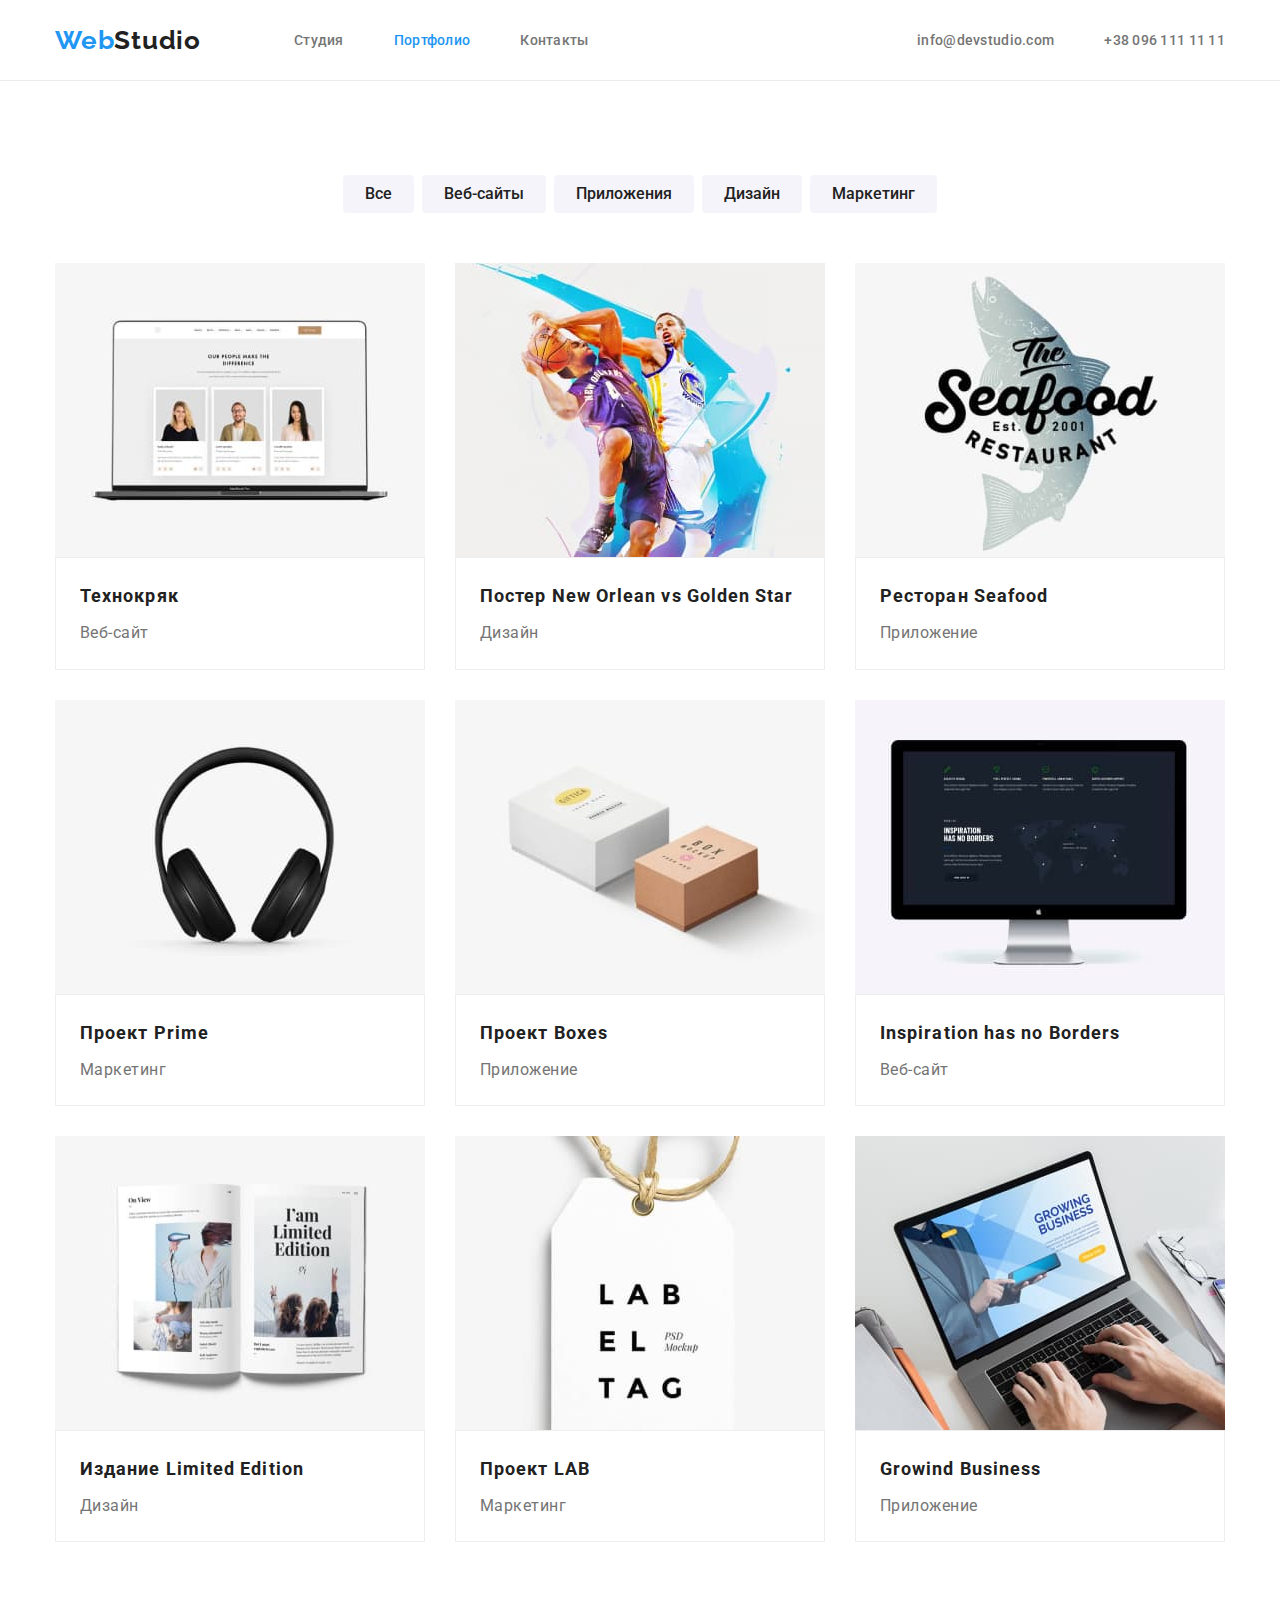
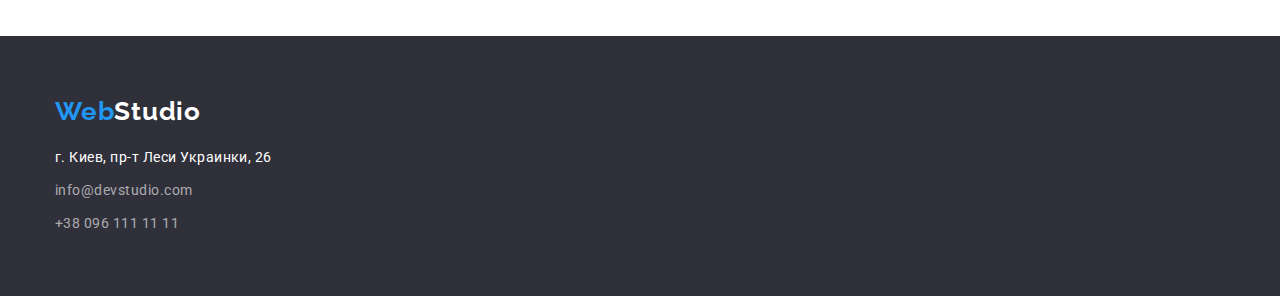
==== portfolio.html @ 453f5a29 "part of hw4" ====
<!DOCTYPE html>
<html lang="ru">
  <head>
    <meta charset="UTF-8" />
    <meta http-equiv="X-UA-Compatible" content="IE=edge" />
    <meta name="viewport" content="width=device-width, initial-scale=1.0" />
    <link rel="preconnect" href="https://fonts.gstatic.com" />
    <link
      href="https://fonts.googleapis.com/css2?family=Raleway:wght@700&family=Roboto:wght@400;500;700;900&display=swap"
      rel="stylesheet"
    />
    <link
      rel="stylesheet"
      href="https://cdnjs.cloudflare.com/ajax/libs/modern-normalize/1.0.0/modern-normalize.min.css"
    />
    <link rel="stylesheet" href="./css/styles.css" />
    <title lang="en">Homework 3</title>
  </head>
  <body>
    <header class="header">
      <div class="container site-nav-container">
        <nav class="site-nav">
          <a href="./index.html" class="logo"
            ><spnan class="accent">Web</spnan>Studio</a
          >
          <ul class="site-nav-pages-link list">
            <li class="item">
              <a href="./index.html">Студия</a>
            </li>
            <li class="item">
              <a href="./portfolio.html"
                ><span class="accent">Портфолио</span></a
              >
            </li>
            <li class="item"><a href="/">Контакты</a></li>
          </ul>
        </nav>
        <ul class="list site-nav-contacts">
          <li class="item">
            <a href="mailto:info@devstudio.com">info@devstudio.com</a>
          </li>
          <li class="item">
            <a href="tel:+380961111111">+38 096 111 11 11</a>
          </li>
        </ul>
      </div>
    </header>

    <main class="main">
      <section class="portfolio section">
        <div class="container">
          <ul class="list portfolio-buttons-list">
            <li class="item">
              <button class="button" type="button">Все</button>
            </li>
            <li class="item">
              <button class="button" type="button">Веб-сайты</button>
            </li>
            <li class="item">
              <button class="button" type="button">Приложения</button>
            </li>
            <li class="item">
              <button class="button" type="button">Дизайн</button>
            </li>
            <li class="item">
              <button class="button" type="button">Маркетинг</button>
            </li>
          </ul>
          <ul class="list portfolio-works-list">
            <li class="item">
              <img
                src="./images/techduck.jpg"
                alt="Открытый сайт на ноутбуке"
                width="370"
              />
              <div class="item-context">
                <h2 class="title">Технокряк</h2>
                <p class="text">Веб-сайт</p>
              </div>
            </li>
            <li class="item">
              <img
                src="./images/poster-new-orlean-vs-golden-star.jpg"
                alt="Постер с двумя баскетболистами"
                width="370"
              />
              <div class="item-context">
                <h2 class="title">Постер New Orlean vs Golden Star</h2>
                <p class="text">Дизайн</p>
              </div>
            </li>
            <li class="item">
              <img
                src="./images/restaurant-seafood.jpg"
                alt="Логотип ресторана"
                width="370"
              />
              <div class="item-context">
                <h2 class="title">Ресторан Seafood</h2>
                <p class="text">Приложение</p>
              </div>
            </li>
            <li class="item">
              <img
                src="./images/project-prime.jpg"
                alt="Полноразмерные наушники"
                width="370"
              />
              <div class="item-context">
                <h2 class="title">Проект Prime</h2>
                <p class="text">Маркетинг</p>
              </div>
            </li>
            <li class="item">
              <img
                src="./images/project-boxes.jpg"
                alt="Две коробки"
                width="370"
              />
              <div class="item-context">
                <h2 class="title">Проект Boxes</h2>
                <p class="text">Приложение</p>
              </div>
            </li>
            <li class="item">
              <img
                src="./images/inspiration-has-no-borders.jpg"
                alt="Моноблок с открытым сайтом"
                width="370"
              />
              <div class="item-context">
                <h2 class="title">Inspiration has no Borders</h2>
                <p class="text">Веб-сайт</p>
              </div>
            </li>
            <li class="item">
              <img
                src="./images/limited-edition.jpg"
                alt="Разворот журнала"
                width="370"
              />
              <div class="item-context">
                <h2 class="title">Издание Limited Edition</h2>
                <p class="text">Дизайн</p>
              </div>
            </li>
            <li class="item">
              <img src="./images/project-lab.jpg" alt="Бирка" width="370" />
              <div class="item-context">
                <h2 class="title">Проект LAB</h2>
                <p class="text">Маркетинг</p>
              </div>
            </li>
            <li class="item">
              <img
                src="./images/growing-business.jpg"
                alt="Человек работающий за ноутбуком"
                width="370"
              />
              <div class="item-context">
                <h2 class="title">Growind Business</h2>
                <p class="text">Приложение</p>
              </div>
            </li>
          </ul>
        </div>
      </section>
    </main>
    <footer class="footer">
      <div class="container">
        <a href="/" class="logo"><span class="accent">Web</span>Studio</a>
        <address class="address">
          <p class="item">г. Киев, пр-т Леси Украинки, 26</p>
          <a class="item" href="mailto:info@devstudio.com">info@devstudio.com</a
          ><br />
          <a class="item" href="tel:+380961111111">+38 096 111 11 11</a>
        </address>
      </div>
    </footer>
  </body>
</html>
---- css/styles.css ----
:root {
  --main-text-color: #757575;
  --secondary-text-color: #212121;
  --accent-color: #2196f3;
  --unactive-color: #f5f4fa;

  --main-background-color: #ffffff;
  --secondary-background-color: #2f303a;
}

body {
  font-family: 'Roboto', sans-serif;
  color: var(--main-text-color);
  letter-spacing: 0.03em;
  margin: 0;
}

h1,
h2,
h3,
p {
  margin-top: 0;
  margin-bottom: 0;
}

a {
  color: inherit;
  text-decoration: none;
}

.accent {
  color: var(--accent-color);
}

.list {
  list-style: none;
  padding: 0px;
  margin: 0px;
}

.button {
  border: none;
  border-radius: 4px;
  padding: 6px 22px;

  background-color: var(--unactive-color);
  color: var(--secondary-text-color);

  font-weight: 500;
  font-size: 16px;
  line-height: 1.63;

  cursor: pointer;
}

.button:hover,
.button:focus {
  box-shadow: 0px 3px 1px rgba(0, 0, 0, 0.1), 0px 1px 2px rgba(0, 0, 0, 0.08),
    0px 2px 2px rgba(0, 0, 0, 0.12);
  background-color: var(--accent-color);
  color: var(--main-background-color);
}

.icon {
  fill: currentColor;
}

.container {
  width: 1200px;
  padding-left: 15px;
  padding-right: 15px;
  margin-left: auto;
  margin-right: auto;
}

.section {
  padding-top: 94px;
  padding-bottom: 94px;
}

.icon-flex {
  display: flex;
  align-items: center;
}

.icon-flex .icon:not(:last-child) {
  margin-right: 10px;
}

/* Header */

.header {
  font-weight: 500;
  font-size: 14px;
  line-height: 1.17;
  letter-spacing: 0.02em;
  border-bottom: 1px solid #ececec;
}

.site-nav {
  display: flex;
}

.site-nav-pages-link {
  display: flex;
}

.site-nav-pages-link .item a {
  display: inline-block;
  padding-top: 32px;
  padding-bottom: 32px;
}

.site-nav-pages-link .item:not(:last-child) {
  margin-right: 50px;
}

.site-nav-pages-link a:hover,
.site-nav-contacts a:hover {
  color: var(--accent-color);
}

.logo {
  margin-top: auto;
  margin-bottom: auto;
  margin-right: 93px;

  color: var(--secondary-text-color);

  font-family: 'Raleway', sans-serif;
  font-weight: 700;
  font-size: 26px;
  line-height: 1.17;
  letter-spacing: 0.03em;
}

.site-nav-contacts {
  margin-left: auto;
  display: flex;
}

.site-nav-contacts .item:not(:first-child) {
  margin-left: 50px;
}

.site-nav-container {
  display: flex;
  align-items: center;
}

/* Hero section */

.hero .button:hover {
  box-shadow: 0px 4px 4px rgba(0, 0, 0, 0.15);
}

.hero {
  background-image: linear-gradient(
      to right,
      rgba(47, 48, 58, 0.4),
      rgba(47, 48, 58, 0.4)
    ),
    url('../images/hero-background.jpg');

  padding-top: 200px;
  padding-bottom: 200px;

  background-color: var(--secondary-background-color);
  color: var(--main-background-color);

  letter-spacing: 0.06em;

  text-align: center;
}

.hero .title {
  margin-bottom: 30px;

  text-transform: uppercase;
  font-weight: 900;
  font-size: 44px;
  line-height: 1.36;
}

.hero .button {
  color: inherit;
  background-color: var(--accent-color);

  font-weight: 700;
  font-size: 16px;
  line-height: 1.88;
}

/* Our adventages */

.our-adventages .title {
  margin-bottom: 10px;

  font-size: 14px;
  letter-spacing: 1.17;
  text-transform: uppercase;

  color: var(--secondary-text-color);
}

.our-adventages .text {
  font-size: 14px;
  line-height: 1.71;
}

.adventages-list {
  display: flex;
}

.adventages-list .item {
  width: 270px;
}

.adventages-list .item:not(:last-child) {
  margin-right: 30px;
}

/* What we do */
.what-we-do.section {
  padding-top: 0px;
}

.what-we-do .title {
  margin-bottom: 50px;

  color: var(--secondary-text-color);

  font-size: 36px;
  line-height: 1.17;

  text-align: center;
}

.what-we-do-list {
  display: flex;
}

.what-we-do-list .item:not(:last-child) {
  margin-right: 30px;
}

.adventages-list .icon-container {
  padding-top: 25px;
  margin-bottom: 30px;
  width: 270px;
  height: 120px;
  border-radius: 4px;

  background-color: var(--unactive-color);
}

.adventages-list .icon {
  display: block;
  margin-right: auto;
  margin-left: auto;
}

/* Our team */
.social-list {
  display: flex;
  justify-content: center;
}

.social-list-item {
  display: inline-block;
  border-radius: 50%;
  width: 44px;
  height: 44px;
  padding: 0;
}

.icon.instagram {
  margin: 12px 12px;
}

.icon.twitter {
  margin: 13.8px 12px;
}

.icon.facebook {
  margin: 12px 12px;
}

.icon.linkedin {
  margin: 12px 12px;
}

.social-list .social-list-item:hover {
  background-color: var(--accent-color);
}

.social-list .social-list-item:not(:last-child) {
  margin-right: 10px;
}

.our-team {
  background-color: var(--unactive-color);

  font-size: 16px;
  line-height: 1.17;
}

.our-team-title {
  margin-bottom: 50px;

  color: var(--secondary-text-color);

  font-size: 36px;
  line-height: 1.17;

  text-align: center;
}

.our-team-list .title {
  margin-bottom: 10px;

  color: var(--secondary-text-color);

  font-weight: 500;
  font-size: inherit;

  text-align: center;
}

.our-team-list .text {
  margin-bottom: 16px;
  text-align: center;
}

.our-team-list {
  display: flex;
}

.our-team-list .item {
  padding-bottom: 30px;
  border-bottom-left-radius: 4px;
  border-bottom-right-radius: 4px;
  box-shadow: 0px 1px 3px rgba(0, 0, 0, 0.12), 0px 1px 1px rgba(0, 0, 0, 0.14),
    0px 2px 1px rgba(0, 0, 0, 0.2);

  background-color: var(--main-background-color);
}

.our-team-list .item:not(:last-child) {
  margin-right: 30px;
}

.our-team-list img {
  margin-bottom: 30px;
}

/* footer */

.footer {
  padding-bottom: 60px;
  padding-top: 60px;

  background-color: var(--secondary-background-color);
  color: var(--main-background-color);

  font-size: 14px;
  line-height: 1.71;
}

.footer address {
  font-style: normal;
}

.footer .logo {
  display: inline-block;
  margin-bottom: 20px;

  color: var(--main-background-color);
}

.footer a {
  display: inline-block;
  color: rgba(255, 255, 255, 0.6);
}

.address a:hover,
.address a:focus {
  color: var(--accent-color);
}

.address .item:not(:last-child) {
  margin-bottom: 9px;
}

/* Portfolio */

.portfolio-works-list .title {
  margin-bottom: 4px;

  color: var(--secondary-text-color);

  font-size: 18px;
  line-height: 2;
  letter-spacing: 0.06em;
}

.portfolio-works-list .text {
  font-size: 16px;
  line-height: 1.88;
}

.portfolio-works-list {
  display: flex;
  flex-wrap: wrap;
}

.portfolio-works-list img {
  display: block;
}

.portfolio-buttons-list {
  display: flex;
  justify-content: center;
  margin-bottom: 50px;
}

.portfolio-buttons-list .item:not(:last-child) {
  margin-right: 8px;
}

.item-context {
  border: 1px solid #eeeeee;
  padding: 20px 24px;
}

.portfolio-works-list .item:not(:nth-child(3n)) {
  margin-right: 30px;
}

.portfolio-works-list .item:not(:nth-last-child(-n + 3)) {
  margin-bottom: 30px;
}
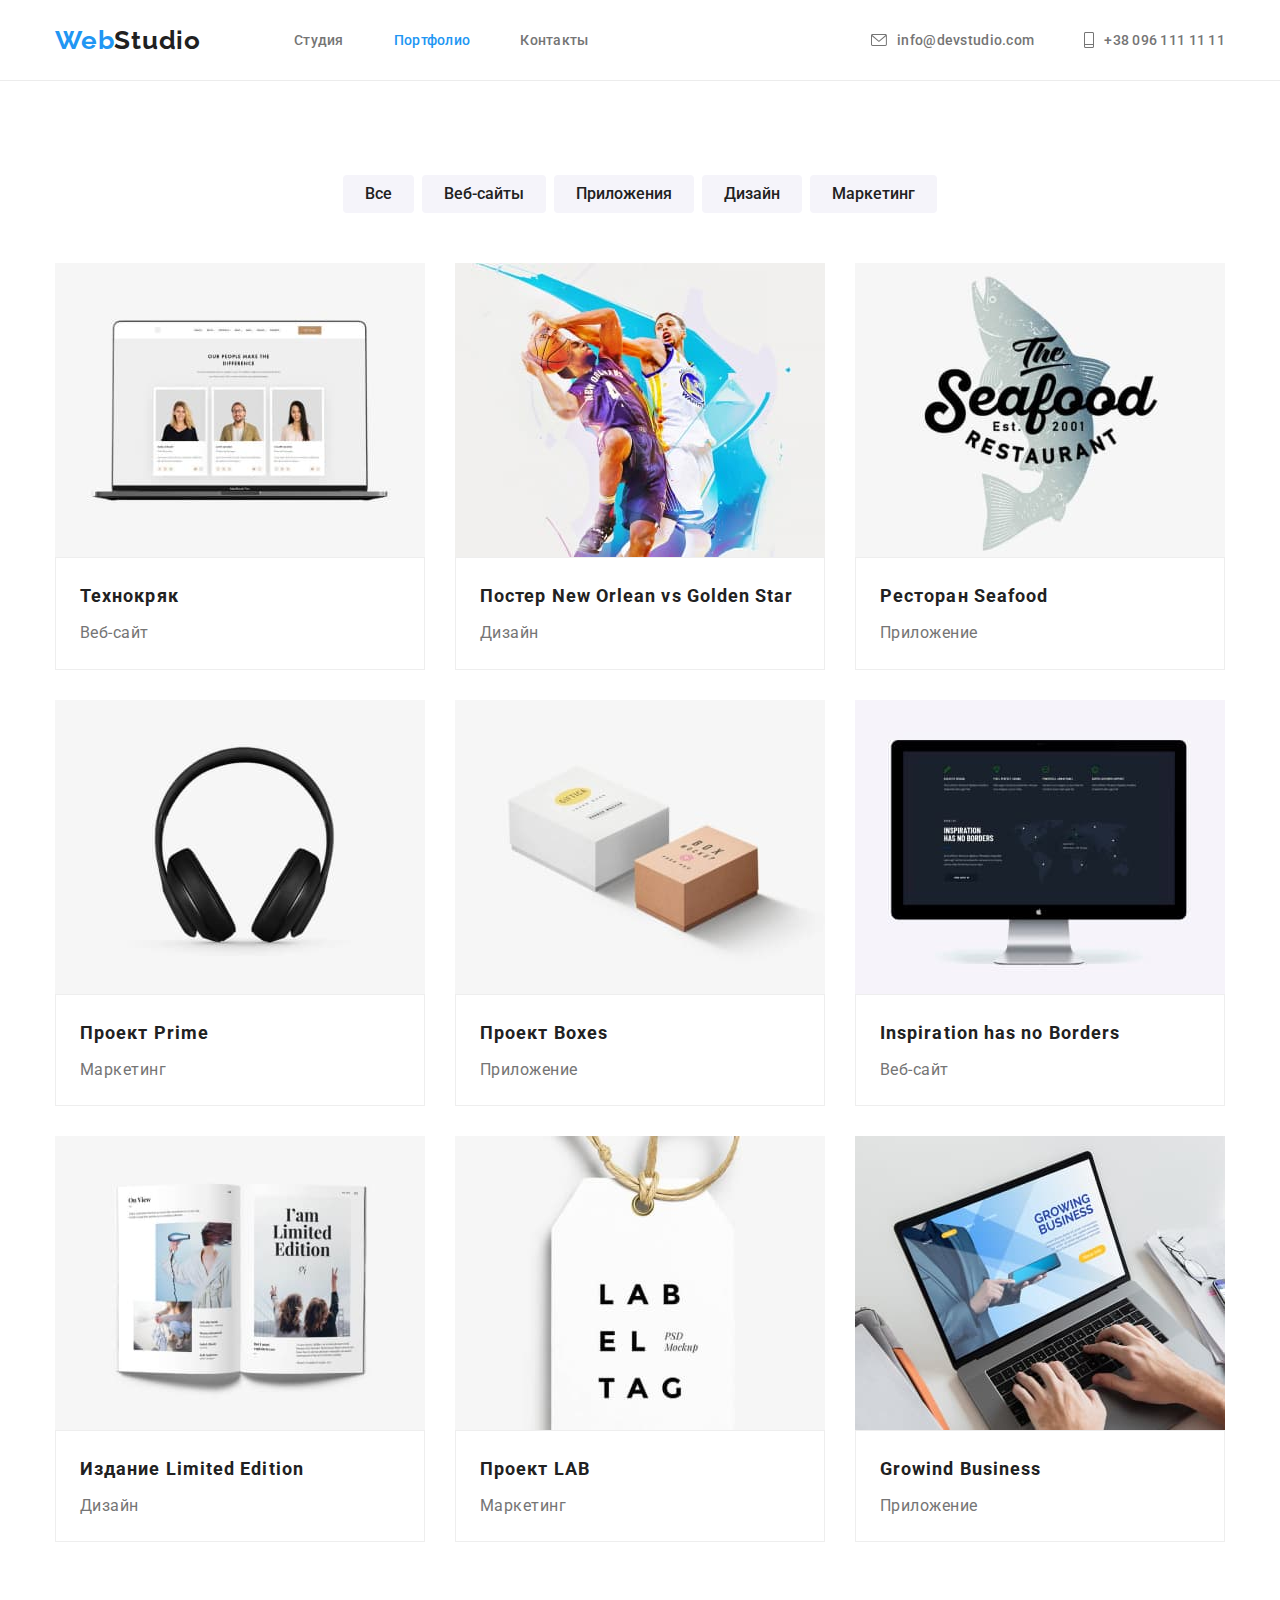
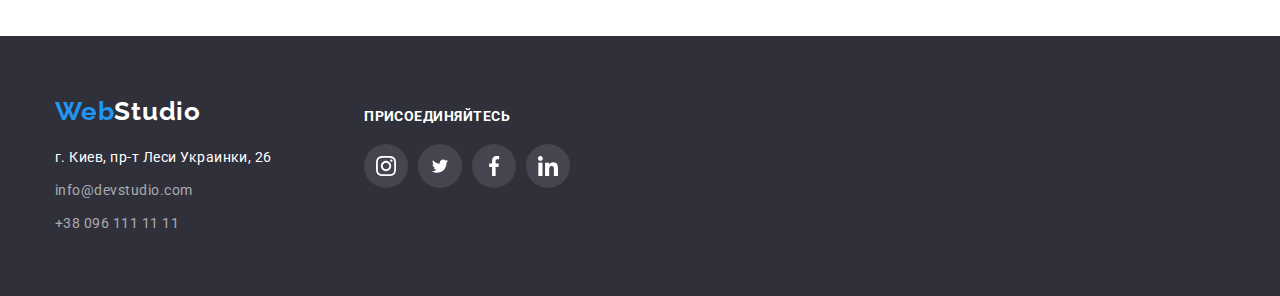
==== commit dedde56f: "homework 4 v1" ====
--- a/portfolio.html
+++ b/portfolio.html
@@ -37,10 +37,20 @@
         </nav>
         <ul class="list site-nav-contacts">
           <li class="item">
-            <a href="mailto:info@devstudio.com">info@devstudio.com</a>
+            <a href="mailto:info@devstudio.com" class="icon-flex"
+              ><svg class="icon" width="16px" height="12px">
+                <use href="./images/symbol-defs.svg#email"></use>
+              </svg>
+              <span>info@devstudio.com</span></a
+            >
           </li>
           <li class="item">
-            <a href="tel:+380961111111">+38 096 111 11 11</a>
+            <a href="tel:+380961111111" class="icon-flex"
+              ><svg class="icon" width="10px" height="16px">
+                <use href="./images/symbol-defs.svg#phone"></use>
+              </svg>
+              <span>+38 096 111 11 11</span></a
+            >
           </li>
         </ul>
       </div>
@@ -168,13 +178,49 @@
     </main>
     <footer class="footer">
       <div class="container">
-        <a href="/" class="logo"><span class="accent">Web</span>Studio</a>
-        <address class="address">
-          <p class="item">г. Киев, пр-т Леси Украинки, 26</p>
-          <a class="item" href="mailto:info@devstudio.com">info@devstudio.com</a
-          ><br />
-          <a class="item" href="tel:+380961111111">+38 096 111 11 11</a>
-        </address>
+        <div>
+          <a href="/" class="logo"><span class="accent">Web</span>Studio</a>
+          <address class="address">
+            <p class="item">г. Киев, пр-т Леси Украинки, 26</p>
+            <a class="item" href="mailto:info@devstudio.com"
+              >info@devstudio.com</a
+            ><br />
+            <a class="item" href="tel:+380961111111">+38 096 111 11 11</a>
+          </address>
+        </div>
+        <div class="social-container">
+          <h2 class="title">Присоединяйтесь</h2>
+          <ul class="social-list list">
+            <li class="social-list-item">
+              <a href=""
+                ><svg class="icon instagram" width="20px" height="20px">
+                  <use href="./images/symbol-defs.svg#instagram"></use>
+                </svg>
+              </a>
+            </li>
+            <li class="social-list-item">
+              <a href=""
+                ><svg class="icon twitter" width="20px" height="16.25px">
+                  <use href="./images/symbol-defs.svg#twitter"></use>
+                </svg>
+              </a>
+            </li>
+            <li class="social-list-item">
+              <a href=""
+                ><svg class="icon facebook" width="20px" height="20px">
+                  <use href="./images/symbol-defs.svg#facebook"></use>
+                </svg>
+              </a>
+            </li>
+            <li class="social-list-item">
+              <a href=""
+                ><svg class="icon linkedin" width="20px" height="20px">
+                  <use href="./images/symbol-defs.svg#linkedin"></use>
+                </svg>
+              </a>
+            </li>
+          </ul>
+        </div>
       </div>
     </footer>
   </body>
--- a/css/styles.css
+++ b/css/styles.css
@@ -262,6 +262,7 @@
 
 /* Our team */
 .social-list {
+  color: #afb1b8;
   display: flex;
   justify-content: center;
 }
@@ -271,7 +272,14 @@
   border-radius: 50%;
   width: 44px;
   height: 44px;
-  padding: 0;
+}
+
+.social-list .social-list-item:not(:last-child) {
+  margin-right: 10px;
+}
+
+.social-list-item:hover {
+  color: var(--main-background-color);
 }
 
 .icon.instagram {
@@ -354,7 +362,76 @@
   margin-bottom: 30px;
 }
 
+/* Clients */
+.clients .title {
+  text-align: center;
+  margin-bottom: 50px;
+
+  font-size: 36px;
+
+  color: var(--secondary-text-color);
+}
+
+.clients-list {
+  color: #afb1b8;
+  display: flex;
+}
+
+.clients-list .item {
+  display: block;
+  border: 1px solid #afb1b8;
+  border-radius: 4px;
+  width: 170px;
+  height: 92px;
+}
+
+.clients-list li:not(:last-child) {
+  margin-right: 30px;
+}
+
+.clients-list .item:hover {
+  border-color: var(--accent-color);
+  color: var(--accent-color);
+}
+
+.client1 {
+  margin: 23px 65px;
+}
+
+.client2 {
+  margin: 20px 65px;
+}
+
+.client3 {
+  margin: 25px 62px;
+}
+
+.client4 {
+  margin: 25px 43px;
+}
+
+.client5 {
+  margin: 23px 54px;
+}
+
+.client6 {
+  margin: 24px 38px;
+}
+
 /* footer */
+
+.footer .container {
+  display: flex;
+}
+
+.social-container {
+  margin-left: 70px;
+}
+
+.social-container .title {
+  margin-top: 12px;
+  margin-bottom: 20px;
+}
 
 .footer {
   padding-bottom: 60px;
@@ -392,6 +469,21 @@
   margin-bottom: 9px;
 }
 
+.footer .title {
+  text-transform: uppercase;
+  font-size: 14px;
+  line-height: 1.17;
+}
+
+.footer .social-list-item {
+  color: var(--main-background-color);
+  background-color: rgba(255, 255, 255, 0.1);
+}
+
+.social-list-item a {
+  color: inherit;
+}
+
 /* Portfolio */
 
 .portfolio-works-list .title {
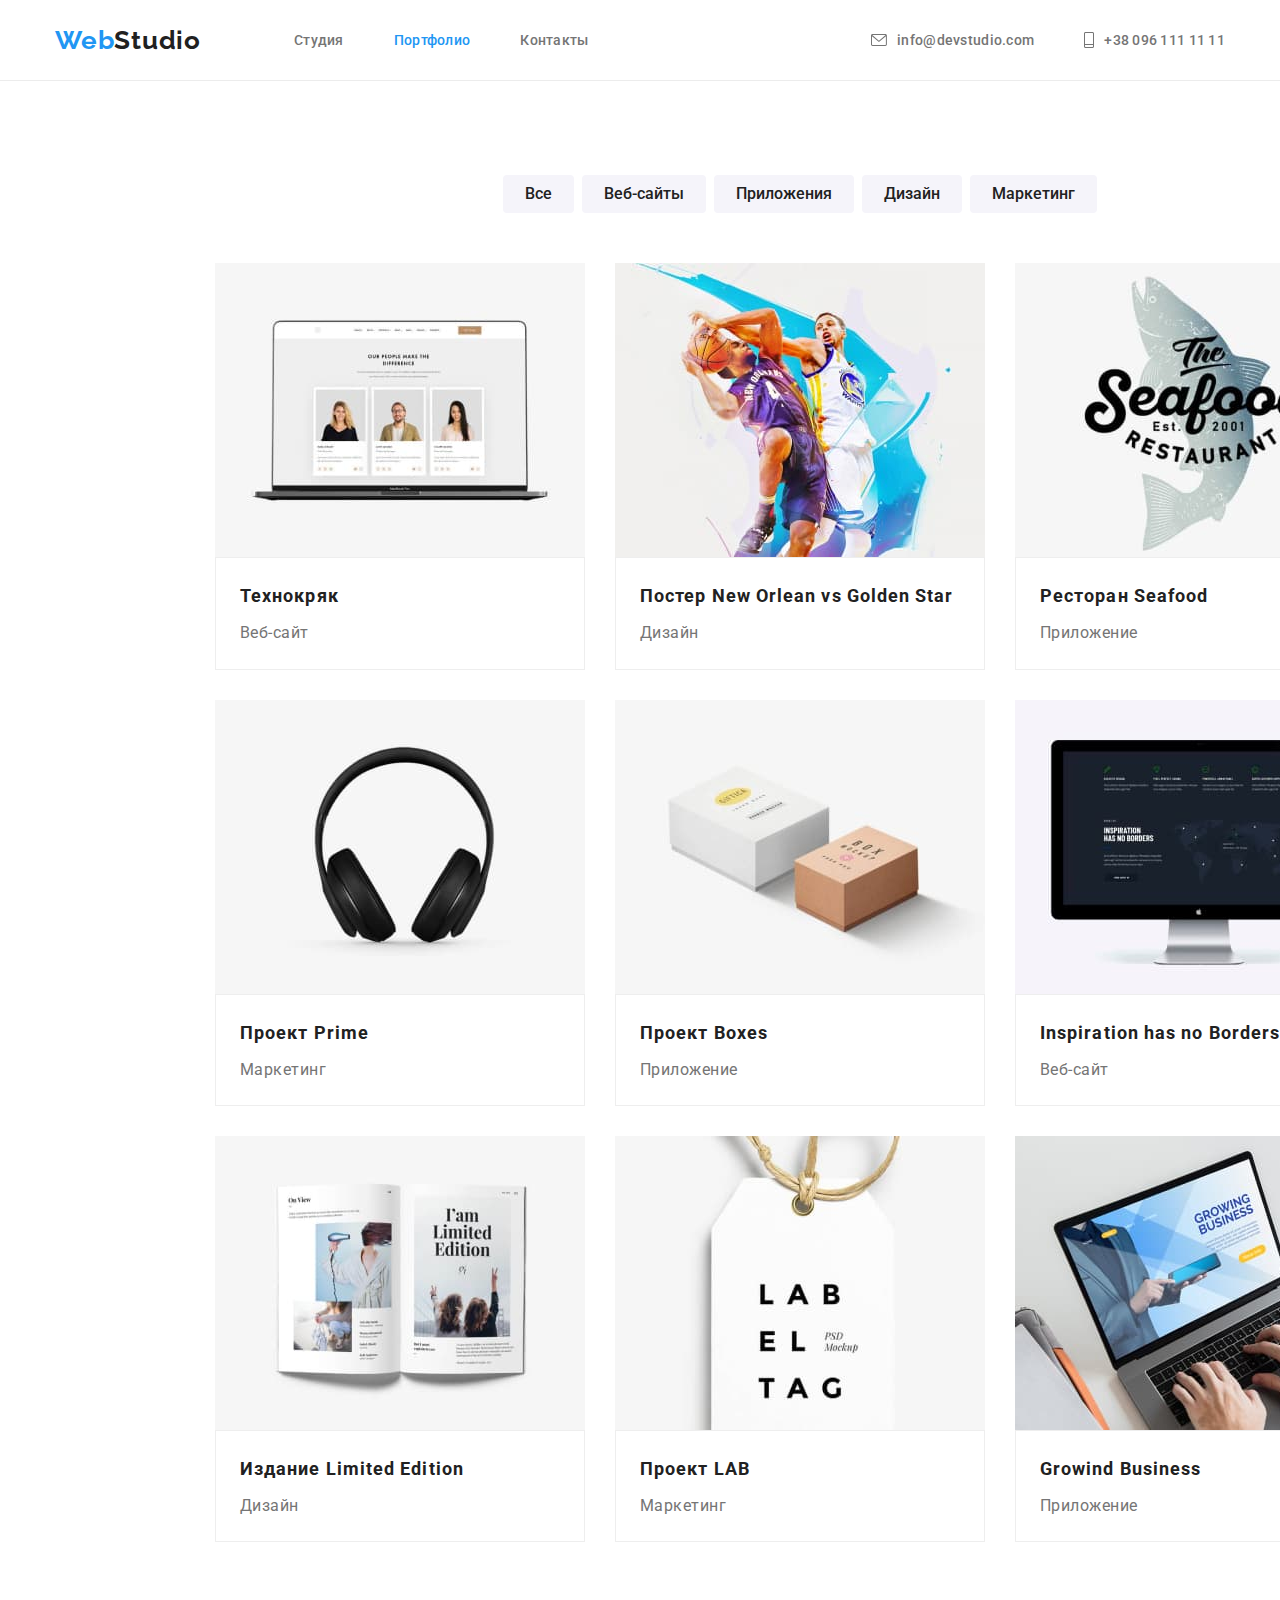
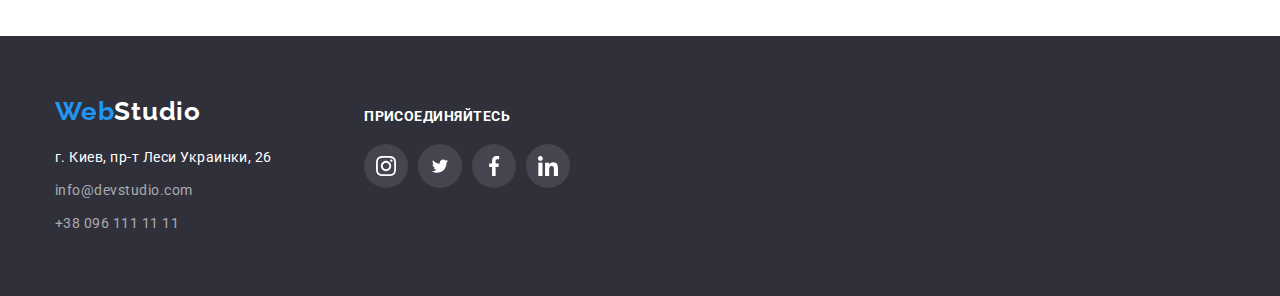
==== commit 325afae0: "fix hero and section" ====
--- a/portfolio.html
+++ b/portfolio.html
@@ -14,7 +14,7 @@
       href="https://cdnjs.cloudflare.com/ajax/libs/modern-normalize/1.0.0/modern-normalize.min.css"
     />
     <link rel="stylesheet" href="./css/styles.css" />
-    <title lang="en">Homework 3</title>
+    <title lang="en">Homework 4</title>
   </head>
   <body>
     <header class="header">
@@ -193,28 +193,28 @@
           <ul class="social-list list">
             <li class="social-list-item">
               <a href=""
-                ><svg class="icon instagram" width="20px" height="20px">
+                ><svg class="icon" width="20px" height="20px">
                   <use href="./images/symbol-defs.svg#instagram"></use>
                 </svg>
               </a>
             </li>
             <li class="social-list-item">
               <a href=""
-                ><svg class="icon twitter" width="20px" height="16.25px">
+                ><svg class="icon" width="20px" height="16.25px">
                   <use href="./images/symbol-defs.svg#twitter"></use>
                 </svg>
               </a>
             </li>
             <li class="social-list-item">
               <a href=""
-                ><svg class="icon facebook" width="20px" height="20px">
+                ><svg class="icon" width="20px" height="20px">
                   <use href="./images/symbol-defs.svg#facebook"></use>
                 </svg>
               </a>
             </li>
             <li class="social-list-item">
               <a href=""
-                ><svg class="icon linkedin" width="20px" height="20px">
+                ><svg class="icon" width="20px" height="20px">
                   <use href="./images/symbol-defs.svg#linkedin"></use>
                 </svg>
               </a>
--- a/css/styles.css
+++ b/css/styles.css
@@ -62,6 +62,7 @@
 }
 
 .icon {
+  display: block;
   fill: currentColor;
 }
 
@@ -76,6 +77,9 @@
 .section {
   padding-top: 94px;
   padding-bottom: 94px;
+  margin-right: auto;
+  margin-left: auto;
+  width: 1600px;
 }
 
 .icon-flex {
@@ -161,7 +165,8 @@
       rgba(47, 48, 58, 0.4)
     ),
     url('../images/hero-background.jpg');
-
+  background-repeat: no-repeat;
+  background-position: center;
   padding-top: 200px;
   padding-bottom: 200px;
 
@@ -245,7 +250,10 @@
 }
 
 .adventages-list .icon-container {
-  padding-top: 25px;
+  display: flex;
+  position: relative;
+  justify-content: center;
+  align-items: center;
   margin-bottom: 30px;
   width: 270px;
   height: 120px;
@@ -254,12 +262,6 @@
   background-color: var(--unactive-color);
 }
 
-.adventages-list .icon {
-  display: block;
-  margin-right: auto;
-  margin-left: auto;
-}
-
 /* Our team */
 .social-list {
   color: #afb1b8;
@@ -268,10 +270,13 @@
 }
 
 .social-list-item {
-  display: inline-block;
+  justify-content: center;
+  align-items: center;
+  display: flex;
   border-radius: 50%;
   width: 44px;
   height: 44px;
+  position: relative;
 }
 
 .social-list .social-list-item:not(:last-child) {
@@ -280,22 +285,6 @@
 
 .social-list-item:hover {
   color: var(--main-background-color);
-}
-
-.icon.instagram {
-  margin: 12px 12px;
-}
-
-.icon.twitter {
-  margin: 13.8px 12px;
-}
-
-.icon.facebook {
-  margin: 12px 12px;
-}
-
-.icon.linkedin {
-  margin: 12px 12px;
 }
 
 .social-list .social-list-item:hover {
@@ -378,14 +367,17 @@
 }
 
 .clients-list .item {
-  display: block;
+  display: flex;
   border: 1px solid #afb1b8;
   border-radius: 4px;
   width: 170px;
   height: 92px;
-}
-
-.clients-list li:not(:last-child) {
+  position: relative;
+  justify-content: center;
+  align-items: center;
+}
+
+.clients-list .item:not(:last-child) {
   margin-right: 30px;
 }
 
@@ -393,31 +385,6 @@
   border-color: var(--accent-color);
   color: var(--accent-color);
 }
-
-.client1 {
-  margin: 23px 65px;
-}
-
-.client2 {
-  margin: 20px 65px;
-}
-
-.client3 {
-  margin: 25px 62px;
-}
-
-.client4 {
-  margin: 25px 43px;
-}
-
-.client5 {
-  margin: 23px 54px;
-}
-
-.client6 {
-  margin: 24px 38px;
-}
-
 /* footer */
 
 .footer .container {
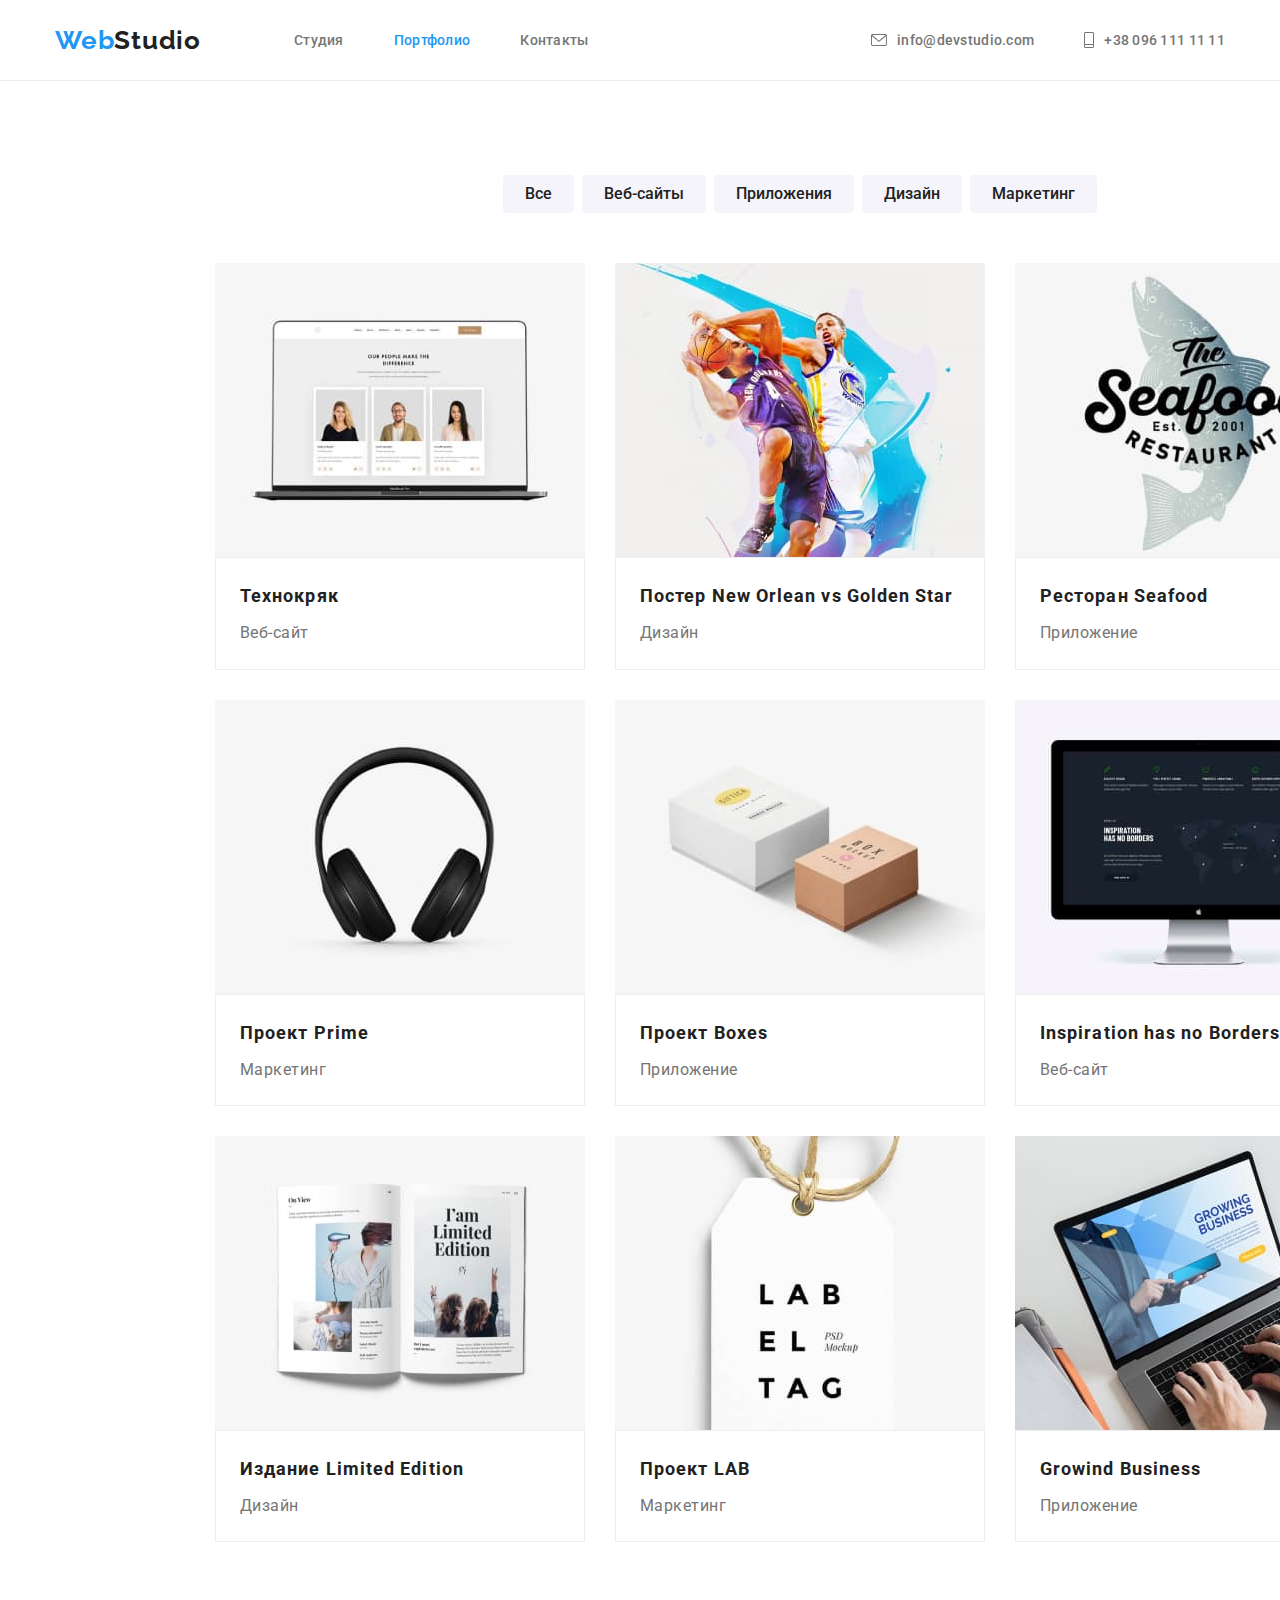
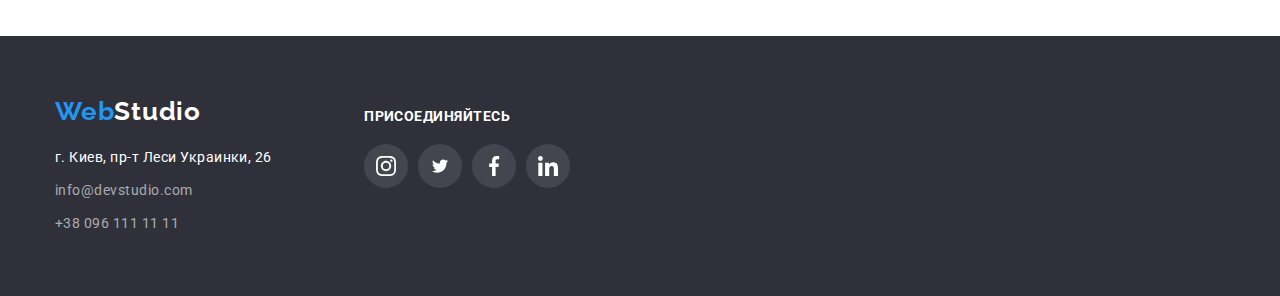
==== commit 1370c59b: "fix icons" ====
--- a/portfolio.html
+++ b/portfolio.html
@@ -39,7 +39,7 @@
           <li class="item">
             <a href="mailto:info@devstudio.com" class="icon-flex"
               ><svg class="icon" width="16px" height="12px">
-                <use href="./images/symbol-defs.svg#email"></use>
+                <use href="./images/icons.svg#email"></use>
               </svg>
               <span>info@devstudio.com</span></a
             >
@@ -47,7 +47,7 @@
           <li class="item">
             <a href="tel:+380961111111" class="icon-flex"
               ><svg class="icon" width="10px" height="16px">
-                <use href="./images/symbol-defs.svg#phone"></use>
+                <use href="./images/icons.svg#phone"></use>
               </svg>
               <span>+38 096 111 11 11</span></a
             >
@@ -194,28 +194,28 @@
             <li class="social-list-item">
               <a href=""
                 ><svg class="icon" width="20px" height="20px">
-                  <use href="./images/symbol-defs.svg#instagram"></use>
+                  <use href="./images/icons.svg#instagram"></use>
                 </svg>
               </a>
             </li>
             <li class="social-list-item">
               <a href=""
                 ><svg class="icon" width="20px" height="16.25px">
-                  <use href="./images/symbol-defs.svg#twitter"></use>
+                  <use href="./images/icons.svg#twitter"></use>
                 </svg>
               </a>
             </li>
             <li class="social-list-item">
               <a href=""
                 ><svg class="icon" width="20px" height="20px">
-                  <use href="./images/symbol-defs.svg#facebook"></use>
+                  <use href="./images/icons.svg#facebook"></use>
                 </svg>
               </a>
             </li>
             <li class="social-list-item">
               <a href=""
                 ><svg class="icon" width="20px" height="20px">
-                  <use href="./images/symbol-defs.svg#linkedin"></use>
+                  <use href="./images/icons.svg#linkedin"></use>
                 </svg>
               </a>
             </li>
--- a/css/styles.css
+++ b/css/styles.css
@@ -251,7 +251,6 @@
 
 .adventages-list .icon-container {
   display: flex;
-  position: relative;
   justify-content: center;
   align-items: center;
   margin-bottom: 30px;
@@ -270,13 +269,13 @@
 }
 
 .social-list-item {
+  display: flex;
   justify-content: center;
   align-items: center;
-  display: flex;
+
   border-radius: 50%;
   width: 44px;
   height: 44px;
-  position: relative;
 }
 
 .social-list .social-list-item:not(:last-child) {
@@ -372,7 +371,6 @@
   border-radius: 4px;
   width: 170px;
   height: 92px;
-  position: relative;
   justify-content: center;
   align-items: center;
 }
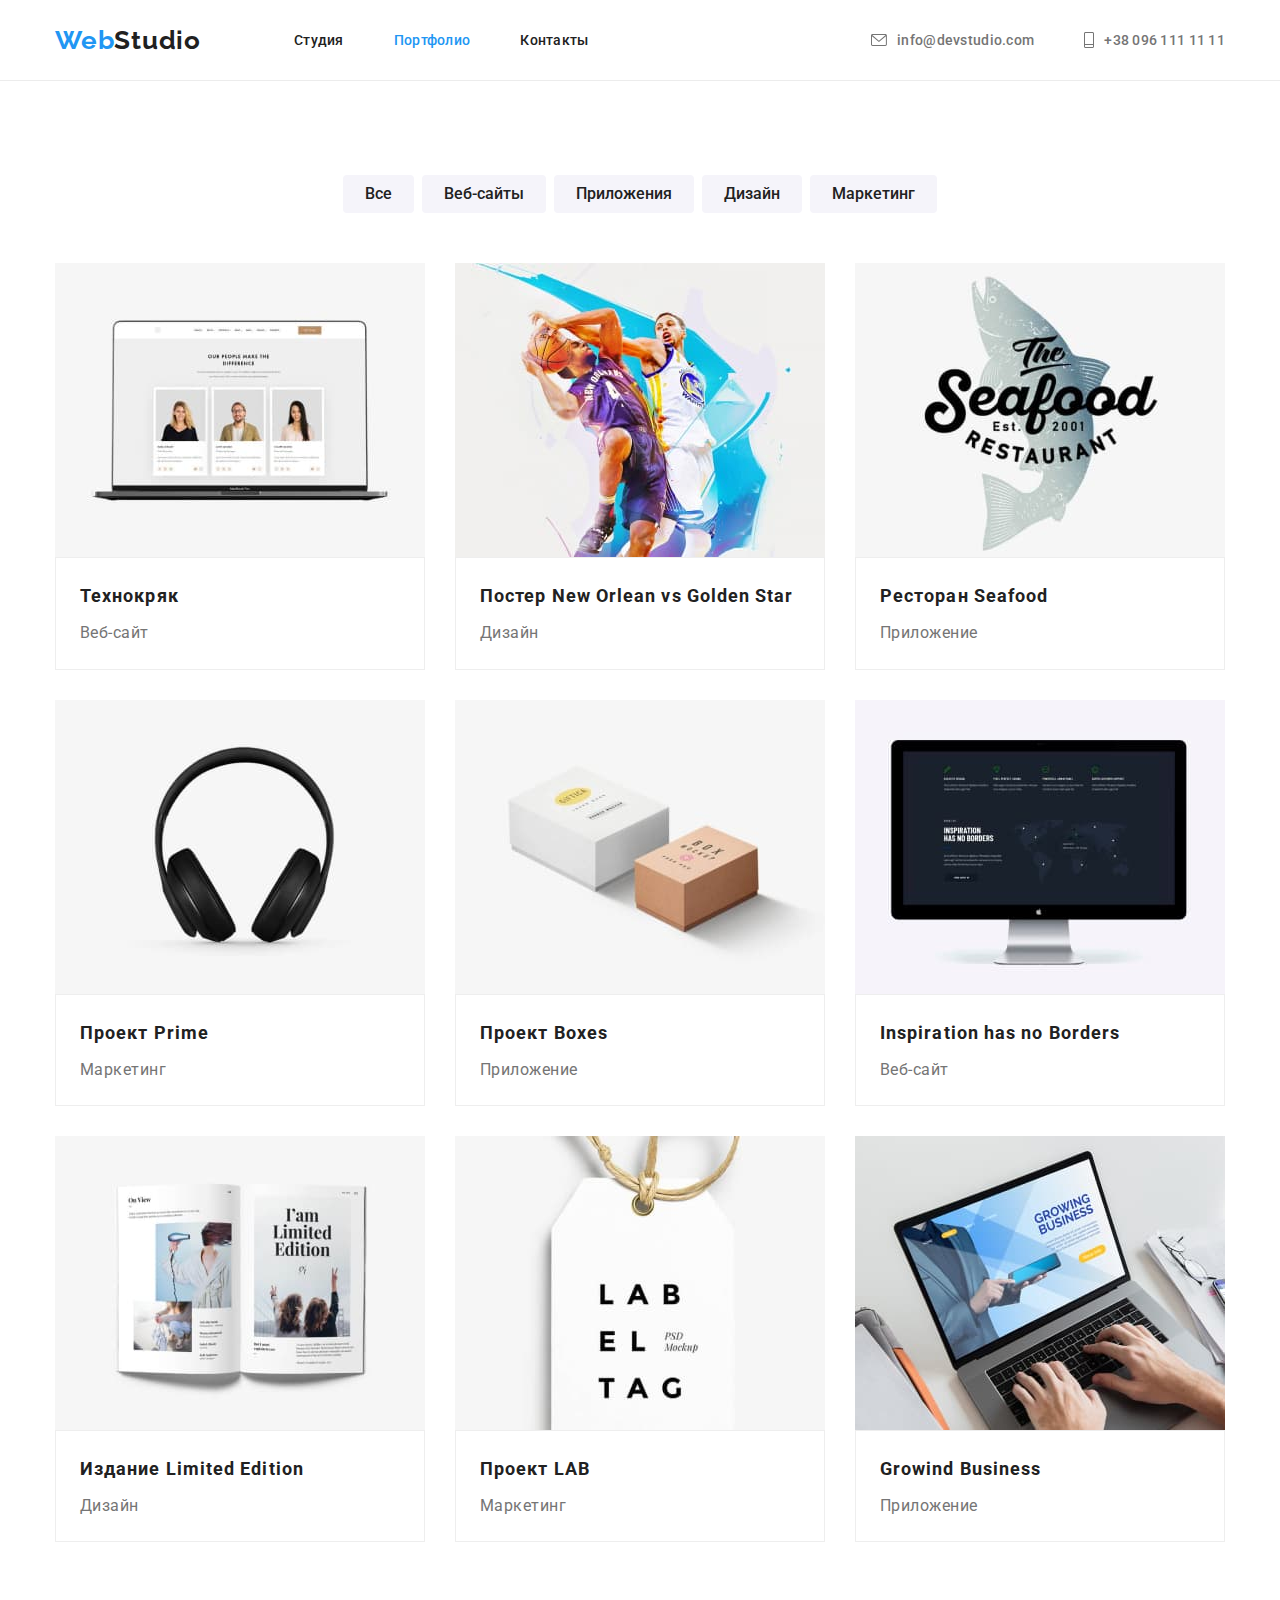
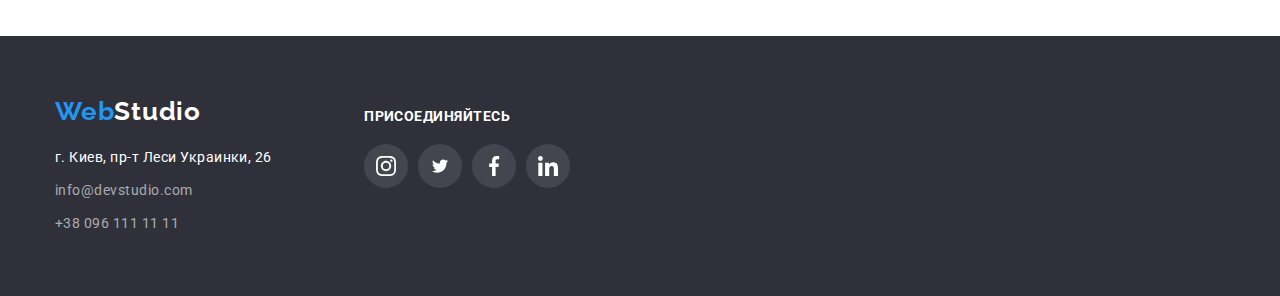
==== commit 0ab4e2c4: "add focus to elements" ====
--- a/portfolio.html
+++ b/portfolio.html
@@ -78,99 +78,117 @@
           </ul>
           <ul class="list portfolio-works-list">
             <li class="item">
-              <img
-                src="./images/techduck.jpg"
-                alt="Открытый сайт на ноутбуке"
-                width="370"
-              />
-              <div class="item-context">
-                <h2 class="title">Технокряк</h2>
-                <p class="text">Веб-сайт</p>
-              </div>
-            </li>
-            <li class="item">
-              <img
-                src="./images/poster-new-orlean-vs-golden-star.jpg"
-                alt="Постер с двумя баскетболистами"
-                width="370"
-              />
-              <div class="item-context">
-                <h2 class="title">Постер New Orlean vs Golden Star</h2>
-                <p class="text">Дизайн</p>
-              </div>
-            </li>
-            <li class="item">
-              <img
-                src="./images/restaurant-seafood.jpg"
-                alt="Логотип ресторана"
-                width="370"
-              />
-              <div class="item-context">
-                <h2 class="title">Ресторан Seafood</h2>
-                <p class="text">Приложение</p>
-              </div>
-            </li>
-            <li class="item">
-              <img
-                src="./images/project-prime.jpg"
-                alt="Полноразмерные наушники"
-                width="370"
-              />
-              <div class="item-context">
-                <h2 class="title">Проект Prime</h2>
-                <p class="text">Маркетинг</p>
-              </div>
-            </li>
-            <li class="item">
-              <img
-                src="./images/project-boxes.jpg"
-                alt="Две коробки"
-                width="370"
-              />
-              <div class="item-context">
-                <h2 class="title">Проект Boxes</h2>
-                <p class="text">Приложение</p>
-              </div>
-            </li>
-            <li class="item">
-              <img
-                src="./images/inspiration-has-no-borders.jpg"
-                alt="Моноблок с открытым сайтом"
-                width="370"
-              />
-              <div class="item-context">
-                <h2 class="title">Inspiration has no Borders</h2>
-                <p class="text">Веб-сайт</p>
-              </div>
-            </li>
-            <li class="item">
-              <img
-                src="./images/limited-edition.jpg"
-                alt="Разворот журнала"
-                width="370"
-              />
-              <div class="item-context">
-                <h2 class="title">Издание Limited Edition</h2>
-                <p class="text">Дизайн</p>
-              </div>
-            </li>
-            <li class="item">
-              <img src="./images/project-lab.jpg" alt="Бирка" width="370" />
-              <div class="item-context">
-                <h2 class="title">Проект LAB</h2>
-                <p class="text">Маркетинг</p>
-              </div>
-            </li>
-            <li class="item">
-              <img
-                src="./images/growing-business.jpg"
-                alt="Человек работающий за ноутбуком"
-                width="370"
-              />
-              <div class="item-context">
-                <h2 class="title">Growind Business</h2>
-                <p class="text">Приложение</p>
-              </div>
+              <a class="link" href=""
+                ><img
+                  src="./images/techduck.jpg"
+                  alt="Открытый сайт на ноутбуке"
+                  width="370"
+                />
+                <div class="item-context">
+                  <h2 class="title">Технокряк</h2>
+                  <p class="text">Веб-сайт</p>
+                </div>
+              </a>
+            </li>
+            <li class="item">
+              <a class="link" href=""
+                ><img
+                  src="./images/poster-new-orlean-vs-golden-star.jpg"
+                  alt="Постер с двумя баскетболистами"
+                  width="370"
+                />
+                <div class="item-context">
+                  <h2 class="title">Постер New Orlean vs Golden Star</h2>
+                  <p class="text">Дизайн</p>
+                </div></a
+              >
+            </li>
+            <li class="item">
+              <a class="link" href=""
+                ><img
+                  src="./images/restaurant-seafood.jpg"
+                  alt="Логотип ресторана"
+                  width="370"
+                />
+                <div class="item-context">
+                  <h2 class="title">Ресторан Seafood</h2>
+                  <p class="text">Приложение</p>
+                </div></a
+              >
+            </li>
+            <li class="item">
+              <a class="link" href=""
+                ><img
+                  src="./images/project-prime.jpg"
+                  alt="Полноразмерные наушники"
+                  width="370"
+                />
+                <div class="item-context">
+                  <h2 class="title">Проект Prime</h2>
+                  <p class="text">Маркетинг</p>
+                </div></a
+              >
+            </li>
+            <li class="item">
+              <a class="link" href=""
+                ><img
+                  src="./images/project-boxes.jpg"
+                  alt="Две коробки"
+                  width="370"
+                />
+                <div class="item-context">
+                  <h2 class="title">Проект Boxes</h2>
+                  <p class="text">Приложение</p>
+                </div></a
+              >
+            </li>
+            <li class="item">
+              <a class="link" href=""
+                ><img
+                  src="./images/inspiration-has-no-borders.jpg"
+                  alt="Моноблок с открытым сайтом"
+                  width="370"
+                />
+                <div class="item-context">
+                  <h2 class="title">Inspiration has no Borders</h2>
+                  <p class="text">Веб-сайт</p>
+                </div></a
+              >
+            </li>
+            <li class="item">
+              <a class="link" href=""
+                ><img
+                  src="./images/limited-edition.jpg"
+                  alt="Разворот журнала"
+                  width="370"
+                />
+                <div class="item-context">
+                  <h2 class="title">Издание Limited Edition</h2>
+                  <p class="text">Дизайн</p>
+                </div></a
+              >
+            </li>
+            <li class="item">
+              <a class="link" href=""
+                ><img src="./images/project-lab.jpg" alt="Бирка" width="370" />
+                <div class="item-context">
+                  <h2 class="title">Проект LAB</h2>
+                  <p class="text">Маркетинг</p>
+                </div></a
+              >
+            </li>
+            <li class="item">
+              <a class="link" href=""
+                ><img
+                  src="./images/growing-business.jpg"
+                  alt="Человек работающий за ноутбуком"
+                  width="370"
+                />
+                <div class="item-context">
+                  <h2 class="title">Growind Business</h2>
+                  <p class="text">Приложение</p>
+                </div></a
+              >
             </li>
           </ul>
         </div>
@@ -192,28 +210,28 @@
           <h2 class="title">Присоединяйтесь</h2>
           <ul class="social-list list">
             <li class="social-list-item">
-              <a href=""
+              <a href="" class="link"
                 ><svg class="icon" width="20px" height="20px">
                   <use href="./images/icons.svg#instagram"></use>
                 </svg>
               </a>
             </li>
             <li class="social-list-item">
-              <a href=""
+              <a class="link" href=""
                 ><svg class="icon" width="20px" height="16.25px">
                   <use href="./images/icons.svg#twitter"></use>
                 </svg>
               </a>
             </li>
             <li class="social-list-item">
-              <a href=""
+              <a class="link" href=""
                 ><svg class="icon" width="20px" height="20px">
                   <use href="./images/icons.svg#facebook"></use>
                 </svg>
               </a>
             </li>
             <li class="social-list-item">
-              <a href=""
+              <a class="link" href=""
                 ><svg class="icon" width="20px" height="20px">
                   <use href="./images/icons.svg#linkedin"></use>
                 </svg>
--- a/css/styles.css
+++ b/css/styles.css
@@ -79,7 +79,7 @@
   padding-bottom: 94px;
   margin-right: auto;
   margin-left: auto;
-  width: 1600px;
+  /* width: 1600px; */
 }
 
 .icon-flex {
@@ -107,6 +107,7 @@
 
 .site-nav-pages-link {
   display: flex;
+  color: var(--secondary-text-color);
 }
 
 .site-nav-pages-link .item a {
@@ -120,7 +121,9 @@
 }
 
 .site-nav-pages-link a:hover,
-.site-nav-contacts a:hover {
+.site-nav-contacts a:hover,
+.site-nav-pages-link a:focus,
+.site-nav-contacts a:focus {
   color: var(--accent-color);
 }
 
@@ -159,6 +162,7 @@
 }
 
 .hero {
+  max-width: 1600px;
   background-image: linear-gradient(
       to right,
       rgba(47, 48, 58, 0.4),
@@ -268,7 +272,7 @@
   justify-content: center;
 }
 
-.social-list-item {
+.social-list-item a {
   display: flex;
   justify-content: center;
   align-items: center;
@@ -282,11 +286,13 @@
   margin-right: 10px;
 }
 
-.social-list-item:hover {
+.social-list-item .link:hover,
+.social-list-item .link:focus {
   color: var(--main-background-color);
 }
 
-.social-list .social-list-item:hover {
+.social-list-item .link:hover,
+.social-list-item .link:focus {
   background-color: var(--accent-color);
 }
 
@@ -365,7 +371,7 @@
   display: flex;
 }
 
-.clients-list .item {
+.clients-list .link {
   display: flex;
   border: 1px solid #afb1b8;
   border-radius: 4px;
@@ -379,7 +385,8 @@
   margin-right: 30px;
 }
 
-.clients-list .item:hover {
+.clients-list .item a:hover,
+.clients-list .item a:focus {
   border-color: var(--accent-color);
   color: var(--accent-color);
 }
@@ -440,15 +447,16 @@
   line-height: 1.17;
 }
 
-.footer .social-list-item {
+.footer .social-list-item .link {
+  display: flex;
   color: var(--main-background-color);
   background-color: rgba(255, 255, 255, 0.1);
 }
 
-.social-list-item a {
-  color: inherit;
-}
-
+.footer .social-list-item .link:hover,
+.footer .social-list-item .link:focus {
+  background-color: var(--accent-color);
+}
 /* Portfolio */
 
 .portfolio-works-list .title {
@@ -497,3 +505,10 @@
 .portfolio-works-list .item:not(:nth-last-child(-n + 3)) {
   margin-bottom: 30px;
 }
+
+.portfolio-works-list .link:hover,
+.portfolio-works-list .link:focus {
+  display: inline-block;
+  box-shadow: 0px 1px 1px rgba(0, 0, 0, 0.12), 0px 4px 4px rgba(0, 0, 0, 0.06),
+    1px 4px 6px rgba(0, 0, 0, 0.16);
+}
